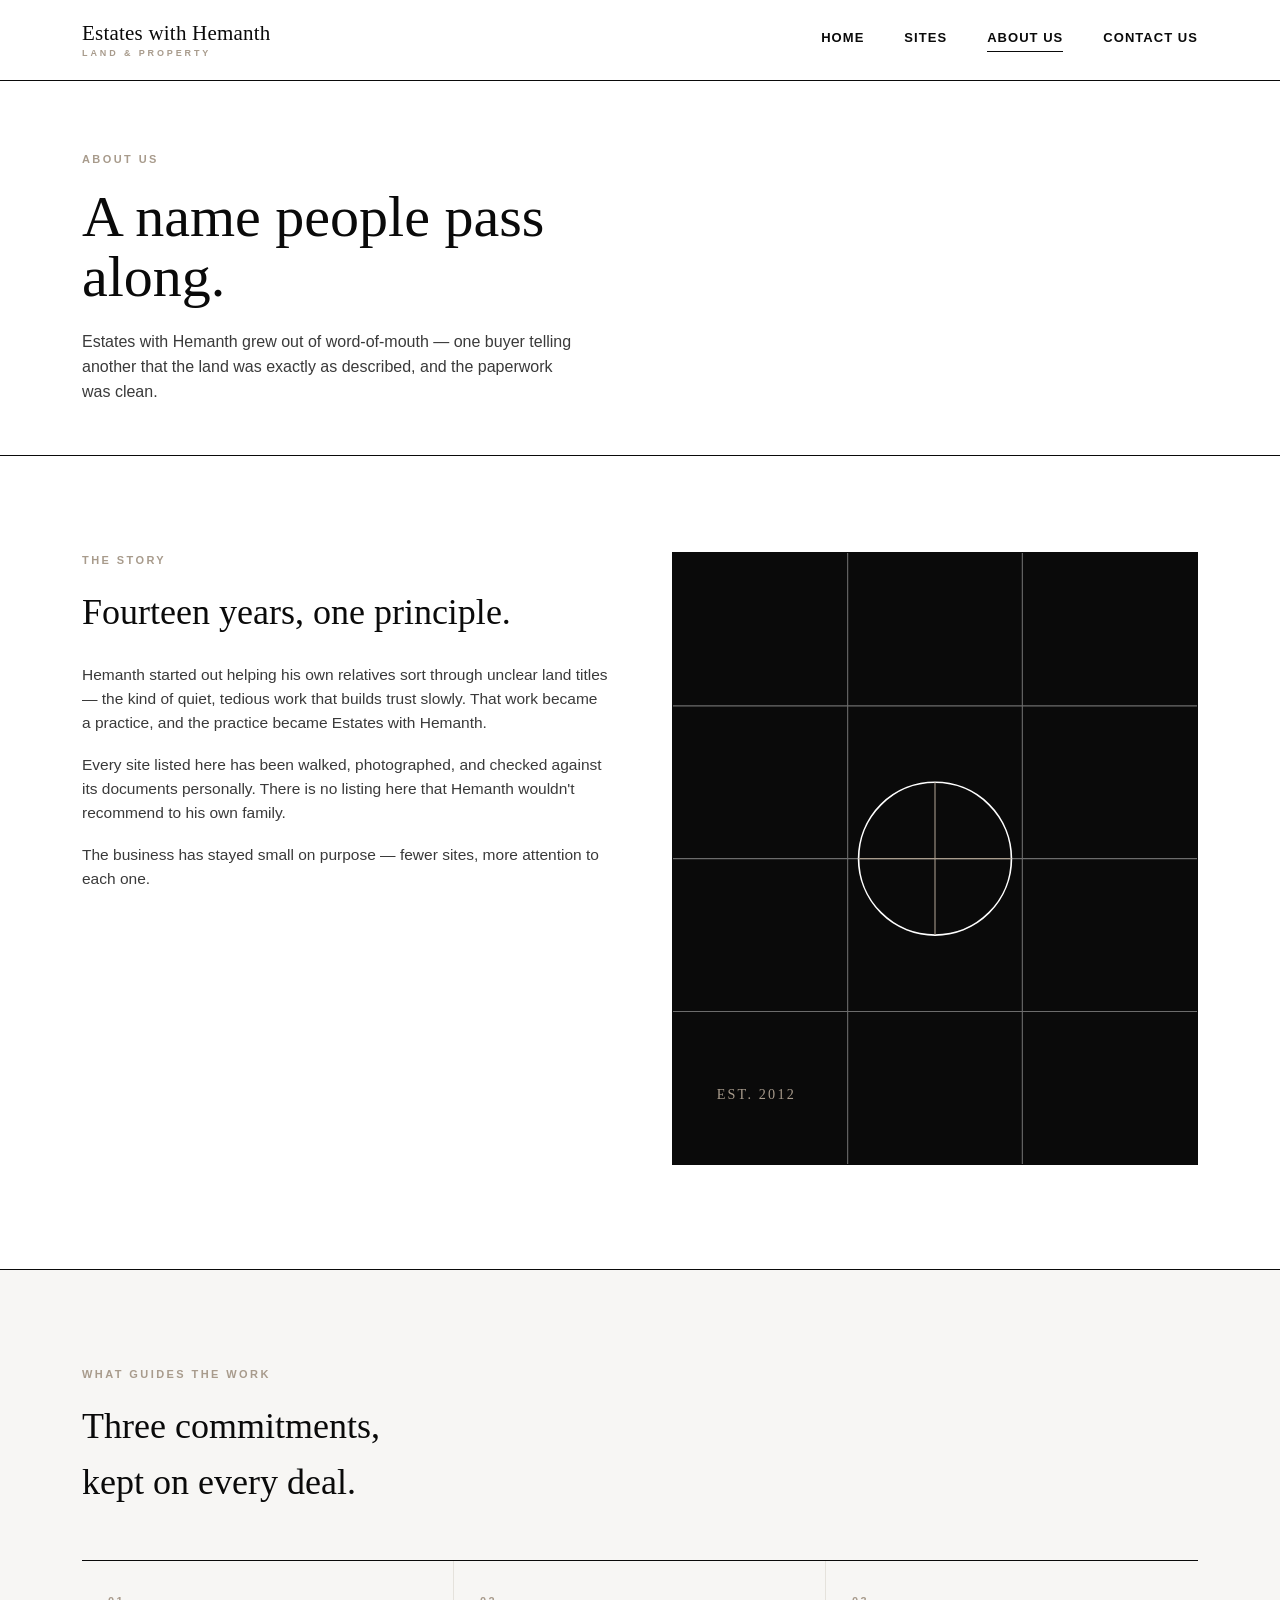
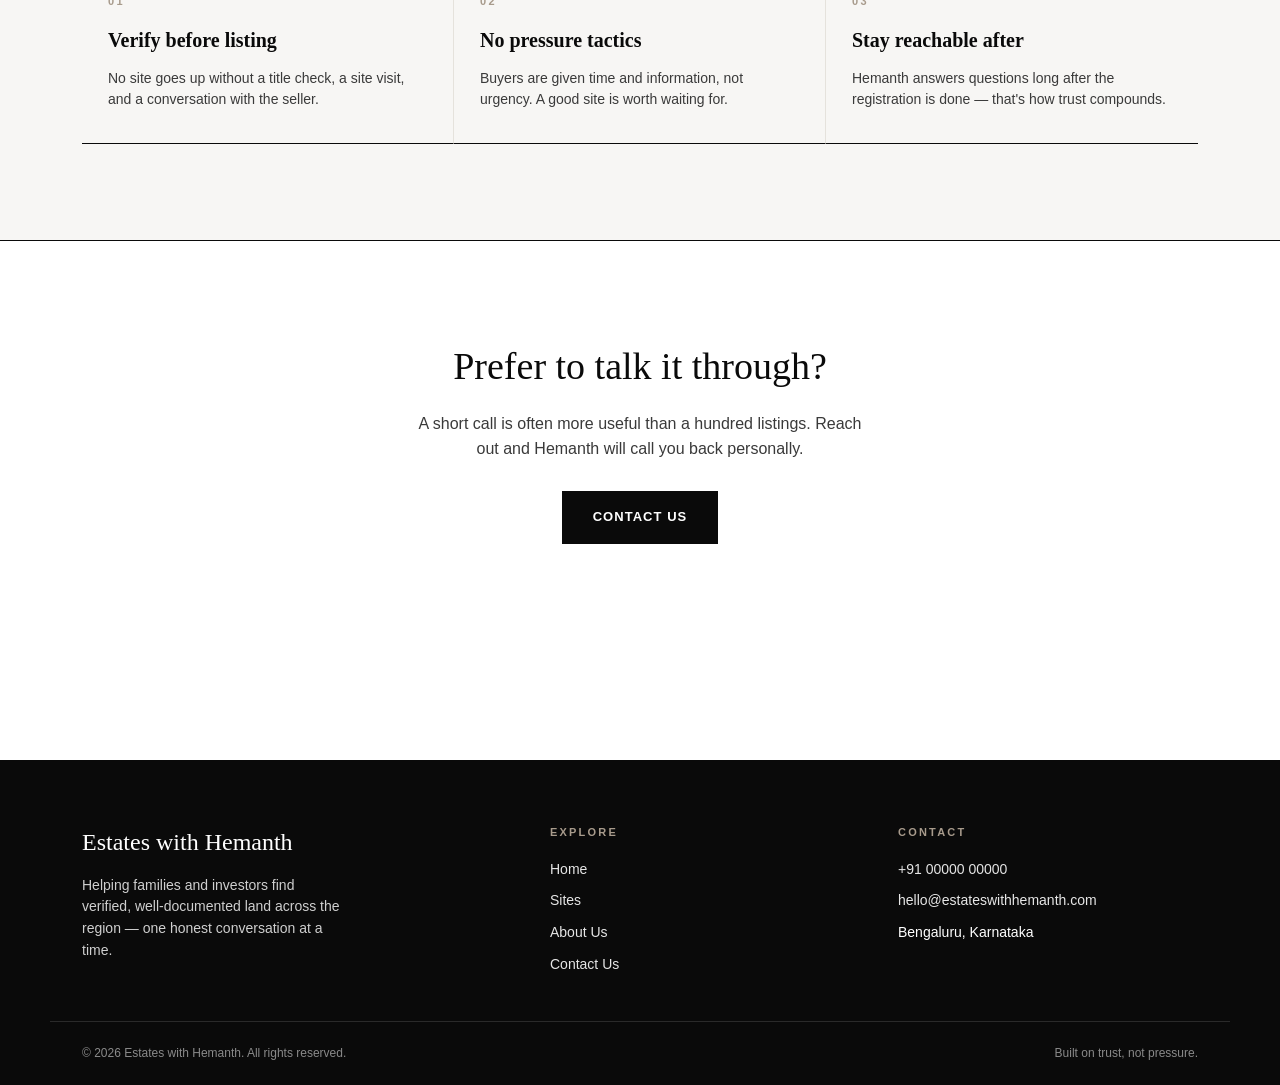
==== about.html @ f748778d "Add files via upload" ====
<!doctype html>
<html lang="en">
<head>
<meta charset="UTF-8">
<meta name="viewport" content="width=device-width, initial-scale=1.0">
<title>About Us — Estates with Hemanth</title>
<link rel="stylesheet" href="styles.css">
</head>
<body>

<header class="site-header">
  <div class="nav-inner">
    <a href="index.html" class="brand">
      <span class="b1">Estates with Hemanth</span>
      <span class="b2">Land &amp; Property</span>
    </a>
    <button class="nav-toggle" aria-label="Toggle menu" aria-expanded="false">
      <span></span><span></span><span></span>
    </button>
    <nav class="main-nav">
      <a href="index.html">Home</a>
      <a href="sites.html">Sites</a>
      <a href="about.html" class="active">About Us</a>
      <a href="contact.html">Contact Us</a>
    </nav>
  </div>
</header>

<main>
  <section class="page-hero">
    <div class="wrap">
      <div class="eyebrow">About Us</div>
      <h1>A name people pass along.</h1>
      <p class="lede">Estates with Hemanth grew out of word-of-mouth — one buyer telling another that the land was exactly as described, and the paperwork was clean.</p>
    </div>
  </section>

  <section>
    <div class="wrap" style="display:grid; grid-template-columns:1fr 1fr; gap:64px; align-items:start;">
      <div>
        <div class="eyebrow">The Story</div>
        <h2 style="font-family:var(--serif); font-weight:400; font-size:clamp(26px,3.4vw,36px); margin-top:16px;">Fourteen years, one principle.</h2>
        <p style="margin-top:22px; color:#3a3a3a; font-size:15.5px;">
          Hemanth started out helping his own relatives sort through unclear land titles — the kind of quiet, tedious work that builds trust slowly. That work became a practice, and the practice became Estates with Hemanth.
        </p>
        <p style="margin-top:18px; color:#3a3a3a; font-size:15.5px;">
          Every site listed here has been walked, photographed, and checked against its documents personally. There is no listing here that Hemanth wouldn't recommend to his own family.
        </p>
        <p style="margin-top:18px; color:#3a3a3a; font-size:15.5px;">
          The business has stayed small on purpose — fewer sites, more attention to each one.
        </p>
      </div>

      <div>
        <svg viewBox="0 0 480 560" width="100%" style="border:1px solid var(--black);">
          <rect width="480" height="560" fill="#0A0A0A"/>
          <g stroke="#FFFFFF" stroke-width="1" opacity="0.4">
            <line x1="0" y1="140" x2="480" y2="140"/>
            <line x1="0" y1="280" x2="480" y2="280"/>
            <line x1="0" y1="420" x2="480" y2="420"/>
            <line x1="160" y1="0" x2="160" y2="560"/>
            <line x1="320" y1="0" x2="320" y2="560"/>
          </g>
          <circle cx="240" cy="280" r="70" fill="none" stroke="#fff" stroke-width="1.5"/>
          <line x1="240" y1="210" x2="240" y2="350" stroke="#A89B8C" stroke-width="1"/>
          <line x1="170" y1="280" x2="310" y2="280" stroke="#A89B8C" stroke-width="1"/>
          <text x="40" y="500" fill="#A89B8C" font-family="Georgia, serif" font-size="13" letter-spacing="2">EST. 2012</text>
        </svg>
      </div>
    </div>
  </section>

  <section style="background:var(--off); border-top:1px solid var(--black); border-bottom:1px solid var(--black);">
    <div class="wrap">
      <div class="eyebrow">What Guides the Work</div>
      <h2 style="font-family:var(--serif); font-weight:400; font-size:clamp(26px,3.4vw,36px); margin-top:16px; max-width:18ch;">Three commitments, kept on every deal.</h2>

      <div style="margin-top:50px; display:grid; grid-template-columns:repeat(3,1fr); gap:0; border-top:1px solid var(--black);">
        <div style="padding:32px 26px; border-right:1px solid var(--hairline); border-bottom:1px solid var(--black);">
          <div class="eyebrow">01</div>
          <h3 style="font-family:var(--serif); font-size:20px; margin-top:14px;">Verify before listing</h3>
          <p style="font-size:14px; color:#3a3a3a; margin-top:12px;">No site goes up without a title check, a site visit, and a conversation with the seller.</p>
        </div>
        <div style="padding:32px 26px; border-right:1px solid var(--hairline); border-bottom:1px solid var(--black);">
          <div class="eyebrow">02</div>
          <h3 style="font-family:var(--serif); font-size:20px; margin-top:14px;">No pressure tactics</h3>
          <p style="font-size:14px; color:#3a3a3a; margin-top:12px;">Buyers are given time and information, not urgency. A good site is worth waiting for.</p>
        </div>
        <div style="padding:32px 26px; border-bottom:1px solid var(--black);">
          <div class="eyebrow">03</div>
          <h3 style="font-family:var(--serif); font-size:20px; margin-top:14px;">Stay reachable after</h3>
          <p style="font-size:14px; color:#3a3a3a; margin-top:12px;">Hemanth answers questions long after the registration is done — that's how trust compounds.</p>
        </div>
      </div>
    </div>
  </section>

  <section style="text-align:center;">
    <div class="wrap">
      <h2 style="font-family:var(--serif); font-weight:400; font-size:clamp(26px,3.6vw,38px);">Prefer to talk it through?</h2>
      <p style="max-width:50ch; margin:16px auto 0; color:#3a3a3a;">A short call is often more useful than a hundred listings. Reach out and Hemanth will call you back personally.</p>
      <div style="margin-top:30px;">
        <a href="contact.html" class="btn">Contact Us</a>
      </div>
    </div>
  </section>
</main>

<footer class="site-footer">
  <div class="footer-inner">
    <div>
      <div class="footer-brand">Estates with Hemanth</div>
      <p>Helping families and investors find verified, well-documented land across the region — one honest conversation at a time.</p>
    </div>
    <div>
      <h4>Explore</h4>
      <ul>
        <li><a href="index.html">Home</a></li>
        <li><a href="sites.html">Sites</a></li>
        <li><a href="about.html">About Us</a></li>
        <li><a href="contact.html">Contact Us</a></li>
      </ul>
    </div>
    <div>
      <h4>Contact</h4>
      <ul>
        <li><a href="tel:+910000000000">+91 00000 00000</a></li>
        <li><a href="mailto:hello@estateswithhemanth.com">hello@estateswithhemanth.com</a></li>
        <li>Bengaluru, Karnataka</li>
      </ul>
    </div>
  </div>
  <div class="footer-bottom">
    <span>© 2026 Estates with Hemanth. All rights reserved.</span>
    <span>Built on trust, not pressure.</span>
  </div>
</footer>

<script src="main.js"></script>
</body>
</html>
---- styles.css ----
/* ===========================================================
   ESTATES WITH HEMANTH — shared stylesheet
   Palette: #0A0A0A black, #FFFFFF white, #A89B8C stone, #E5E2DC hairline
=========================================================== */

:root{
  --black: #0A0A0A;
  --white: #FFFFFF;
  --stone: #A89B8C;
  --hairline: #E5E2DC;
  --off: #F7F6F4;

  --serif: Georgia, 'Times New Roman', Times, serif;
  --sans: -apple-system, BlinkMacSystemFont, 'Segoe UI', Helvetica, Arial, sans-serif;

  --maxw: 1180px;
}

*{ margin:0; padding:0; box-sizing:border-box; }

html{ scroll-behavior:smooth; }

body{
  background:var(--white);
  color:var(--black);
  font-family:var(--sans);
  line-height:1.55;
  -webkit-font-smoothing:antialiased;
}

a{ color:inherit; text-decoration:none; }

img{ display:block; max-width:100%; }

.wrap{
  max-width:var(--maxw);
  margin:0 auto;
  padding:0 32px;
}

/* ---------- focus visibility ---------- */
a:focus-visible,
button:focus-visible,
input:focus-visible,
textarea:focus-visible{
  outline: 2px solid var(--black);
  outline-offset: 3px;
}

/* ---------- eyebrow / label style ---------- */
.eyebrow{
  font-family:var(--sans);
  font-size:11px;
  letter-spacing:.22em;
  text-transform:uppercase;
  color:var(--stone);
  font-weight:600;
}

/* ---------- survey-line divider (signature element) ---------- */
.surveyline{
  display:flex;
  align-items:center;
  gap:6px;
  width:100%;
}
.surveyline .tick{
  width:1px;
  height:10px;
  background:var(--black);
}
.surveyline .run{
  flex:1;
  height:1px;
  background:var(--black);
}

/* ===========================================================
   HEADER / NAV
=========================================================== */
header.site-header{
  position:sticky;
  top:0;
  z-index:50;
  background:rgba(255,255,255,.92);
  backdrop-filter:saturate(180%) blur(8px);
  border-bottom:1px solid var(--black);
}

.nav-inner{
  display:flex;
  align-items:center;
  justify-content:space-between;
  padding:22px 32px;
  max-width:var(--maxw);
  margin:0 auto;
}

.brand{
  font-family:var(--serif);
  font-size:21px;
  letter-spacing:.01em;
  font-weight:400;
  display:flex;
  flex-direction:column;
  line-height:1.05;
}
.brand .b1{ font-size:21px; }
.brand .b2{
  font-family:var(--sans);
  font-size:9px;
  letter-spacing:.32em;
  text-transform:uppercase;
  color:var(--stone);
  margin-top:5px;
  font-weight:600;
}

nav.main-nav{
  display:flex;
  gap:40px;
}

nav.main-nav a{
  font-size:13px;
  letter-spacing:.08em;
  text-transform:uppercase;
  font-weight:600;
  position:relative;
  padding-bottom:4px;
}

nav.main-nav a::after{
  content:'';
  position:absolute;
  left:0; right:100%;
  bottom:0;
  height:1px;
  background:var(--black);
  transition:right .25s ease;
}
nav.main-nav a:hover::after,
nav.main-nav a.active::after{
  right:0;
}
nav.main-nav a.active{ color:var(--black); }

.nav-toggle{
  display:none;
  flex-direction:column;
  gap:5px;
  background:none;
  border:none;
  cursor:pointer;
  padding:6px;
}
.nav-toggle span{
  width:24px;
  height:1.5px;
  background:var(--black);
  display:block;
}

@media (max-width:760px){
  nav.main-nav{
    position:fixed;
    inset:65px 0 0 0;
    background:var(--white);
    flex-direction:column;
    gap:0;
    padding:10px 32px 32px;
    transform:translateY(-110%);
    transition:transform .3s ease;
    border-top:1px solid var(--black);
  }
  nav.main-nav.open{ transform:translateY(0); }
  nav.main-nav a{
    padding:16px 0;
    border-bottom:1px solid var(--hairline);
    font-size:15px;
  }
  .nav-toggle{ display:flex; }
}

/* ===========================================================
   FOOTER
=========================================================== */
footer.site-footer{
  background:var(--black);
  color:var(--white);
  margin-top:120px;
}
.footer-inner{
  max-width:var(--maxw);
  margin:0 auto;
  padding:64px 32px 36px;
  display:grid;
  grid-template-columns:1.4fr 1fr 1fr;
  gap:48px;
}
.footer-inner h4{
  font-size:11px;
  letter-spacing:.2em;
  text-transform:uppercase;
  color:var(--stone);
  margin-bottom:18px;
  font-weight:600;
}
.footer-brand{
  font-family:var(--serif);
  font-size:24px;
  margin-bottom:14px;
}
.footer-inner p{
  font-size:14px;
  color:#cfcfcf;
  max-width:34ch;
}
.footer-inner ul{ list-style:none; }
.footer-inner ul li{ margin-bottom:10px; font-size:14px; }
.footer-inner ul a{ color:#e6e6e6; }
.footer-inner ul a:hover{ color:var(--white); text-decoration:underline; }
.footer-bottom{
  border-top:1px solid #2a2a2a;
  padding:22px 32px;
  max-width:var(--maxw);
  margin:0 auto;
  font-size:12px;
  color:#8a8a8a;
  display:flex;
  justify-content:space-between;
  flex-wrap:wrap;
  gap:10px;
}
@media (max-width:700px){
  .footer-inner{ grid-template-columns:1fr; }
}

/* ===========================================================
   BUTTONS
=========================================================== */
.btn{
  display:inline-flex;
  align-items:center;
  gap:10px;
  padding:15px 30px;
  font-size:13px;
  letter-spacing:.08em;
  text-transform:uppercase;
  font-weight:600;
  border:1px solid var(--black);
  cursor:pointer;
  background:var(--black);
  color:var(--white);
  transition:background .2s ease, color .2s ease;
}
.btn:hover{ background:var(--white); color:var(--black); }

.btn-outline{
  background:var(--white);
  color:var(--black);
}
.btn-outline:hover{
  background:var(--black);
  color:var(--white);
}

.btn-light{
  border-color:var(--white);
  background:var(--white);
  color:var(--black);
}
.btn-light:hover{
  background:transparent;
  color:var(--white);
}

/* ===========================================================
   PAGE HERO (interior pages)
=========================================================== */
.page-hero{
  padding:70px 0 50px;
  border-bottom:1px solid var(--black);
}
.page-hero .eyebrow{ margin-bottom:18px; }
.page-hero h1{
  font-family:var(--serif);
  font-weight:400;
  font-size:clamp(34px,5vw,58px);
  line-height:1.05;
  max-width:16ch;
}
.page-hero .lede{
  margin-top:22px;
  max-width:56ch;
  font-size:16px;
  color:#3a3a3a;
}

/* ===========================================================
   GENERIC SECTION SPACING
=========================================================== */
section{ padding:96px 0; }
@media (max-width:700px){
  section{ padding:64px 0; }
}
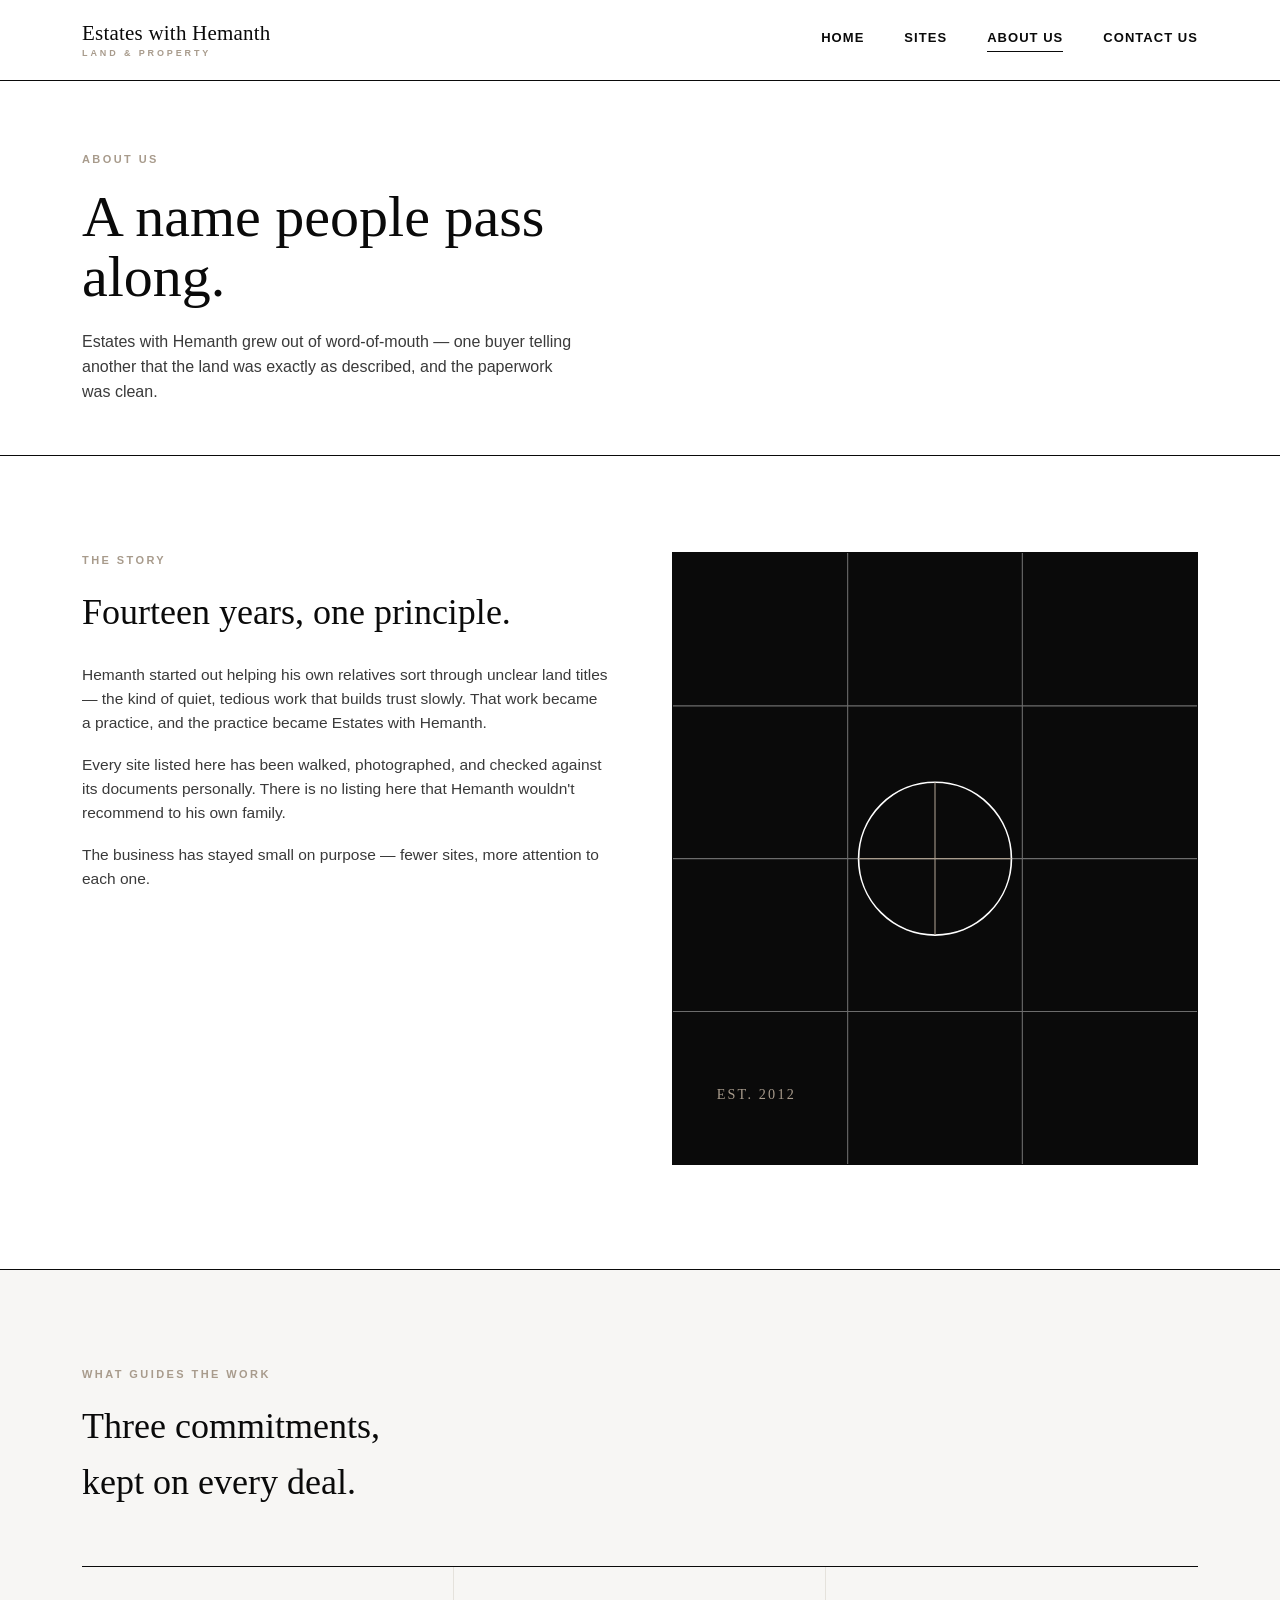
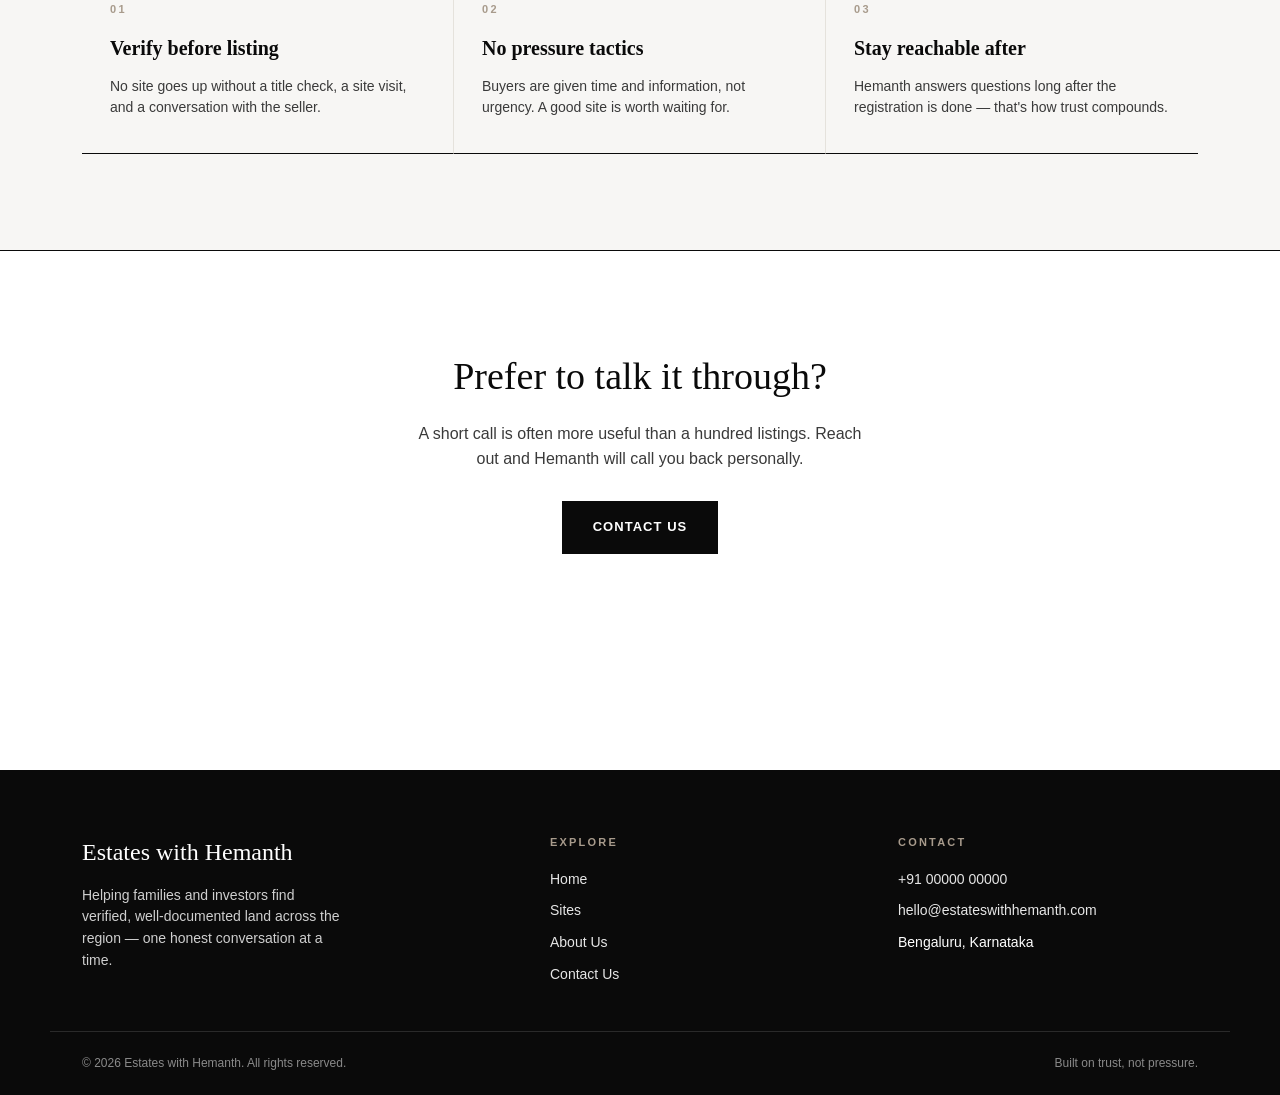
==== commit 3e40bab5: "Add files via upload" ====
--- a/about.html
+++ b/about.html
@@ -36,7 +36,7 @@
   </section>
 
   <section>
-    <div class="wrap" style="display:grid; grid-template-columns:1fr 1fr; gap:64px; align-items:start;">
+    <div class="wrap grid-2">
       <div>
         <div class="eyebrow">The Story</div>
         <h2 style="font-family:var(--serif); font-weight:400; font-size:clamp(26px,3.4vw,36px); margin-top:16px;">Fourteen years, one principle.</h2>
@@ -75,18 +75,18 @@
       <div class="eyebrow">What Guides the Work</div>
       <h2 style="font-family:var(--serif); font-weight:400; font-size:clamp(26px,3.4vw,36px); margin-top:16px; max-width:18ch;">Three commitments, kept on every deal.</h2>
 
-      <div style="margin-top:50px; display:grid; grid-template-columns:repeat(3,1fr); gap:0; border-top:1px solid var(--black);">
-        <div style="padding:32px 26px; border-right:1px solid var(--hairline); border-bottom:1px solid var(--black);">
+      <div class="grid-3">
+        <div>
           <div class="eyebrow">01</div>
           <h3 style="font-family:var(--serif); font-size:20px; margin-top:14px;">Verify before listing</h3>
           <p style="font-size:14px; color:#3a3a3a; margin-top:12px;">No site goes up without a title check, a site visit, and a conversation with the seller.</p>
         </div>
-        <div style="padding:32px 26px; border-right:1px solid var(--hairline); border-bottom:1px solid var(--black);">
+        <div>
           <div class="eyebrow">02</div>
           <h3 style="font-family:var(--serif); font-size:20px; margin-top:14px;">No pressure tactics</h3>
           <p style="font-size:14px; color:#3a3a3a; margin-top:12px;">Buyers are given time and information, not urgency. A good site is worth waiting for.</p>
         </div>
-        <div style="padding:32px 26px; border-bottom:1px solid var(--black);">
+        <div>
           <div class="eyebrow">03</div>
           <h3 style="font-family:var(--serif); font-size:20px; margin-top:14px;">Stay reachable after</h3>
           <p style="font-size:14px; color:#3a3a3a; margin-top:12px;">Hemanth answers questions long after the registration is done — that's how trust compounds.</p>
--- a/styles.css
+++ b/styles.css
@@ -36,6 +36,9 @@
   max-width:var(--maxw);
   margin:0 auto;
   padding:0 32px;
+}
+@media (max-width:600px){
+  .wrap{ padding:0 20px; }
 }
 
 /* ---------- focus visibility ---------- */
@@ -94,6 +97,9 @@
   padding:22px 32px;
   max-width:var(--maxw);
   margin:0 auto;
+}
+@media (max-width:600px){
+  .nav-inner{ padding:16px 20px; }
 }
 
 .brand{
@@ -164,14 +170,16 @@
 @media (max-width:760px){
   nav.main-nav{
     position:fixed;
-    inset:65px 0 0 0;
+    inset:0 0 0 0;
+    top:64px;
     background:var(--white);
     flex-direction:column;
     gap:0;
-    padding:10px 32px 32px;
+    padding:10px 20px 32px;
     transform:translateY(-110%);
     transition:transform .3s ease;
     border-top:1px solid var(--black);
+    overflow-y:auto;
   }
   nav.main-nav.open{ transform:translateY(0); }
   nav.main-nav a{
@@ -233,7 +241,8 @@
   gap:10px;
 }
 @media (max-width:700px){
-  .footer-inner{ grid-template-columns:1fr; }
+  .footer-inner{ grid-template-columns:1fr; padding:48px 20px 28px; gap:36px; }
+  .footer-bottom{ padding:18px 20px; flex-direction:column; }
 }
 
 /* ===========================================================
@@ -255,6 +264,9 @@
   transition:background .2s ease, color .2s ease;
 }
 .btn:hover{ background:var(--white); color:var(--black); }
+@media (max-width:600px){
+  .btn{ padding:14px 22px; font-size:12.5px; width:100%; justify-content:center; }
+}
 
 .btn-outline{
   background:var(--white);
@@ -296,6 +308,10 @@
   font-size:16px;
   color:#3a3a3a;
 }
+@media (max-width:600px){
+  .page-hero{ padding:48px 0 36px; }
+  .page-hero .lede{ font-size:15px; }
+}
 
 /* ===========================================================
    GENERIC SECTION SPACING
@@ -304,3 +320,111 @@
 @media (max-width:700px){
   section{ padding:64px 0; }
 }
+
+/* ===========================================================
+   RESPONSIVE GRID HELPERS
+   Used to replace fragile inline grid-template-columns rules
+=========================================================== */
+
+/* Hero split: copy + illustration */
+.split-hero{
+  display:grid;
+  grid-template-columns:1.1fr .9fr;
+  align-items:stretch;
+  min-height:78vh;
+  gap:0;
+  padding-left:0;
+  padding-right:0;
+}
+.split-hero .hero-copy{
+  display:flex;
+  flex-direction:column;
+  justify-content:center;
+  padding:60px 32px;
+}
+.split-hero .hero-art{
+  border-left:1px solid var(--black);
+  position:relative;
+  overflow:hidden;
+}
+.split-hero .hero-stats{
+  margin-top:56px;
+  display:flex;
+  gap:40px;
+  flex-wrap:wrap;
+}
+@media (max-width:860px){
+  .split-hero{
+    grid-template-columns:1fr;
+    min-height:0;
+  }
+  .split-hero .hero-copy{ padding:48px 20px 36px; order:1; }
+  .split-hero .hero-art{
+    border-left:none;
+    border-bottom:1px solid var(--black);
+    min-height:260px;
+    order:0;
+  }
+  .split-hero .hero-art svg{ min-height:260px !important; }
+}
+@media (max-width:600px){
+  .split-hero .hero-copy{ padding:40px 20px 32px; }
+  .split-hero .hero-stats{ gap:28px; margin-top:40px; }
+}
+
+/* Generic 3-column bordered feature grid (Why Us / Commitments) */
+.grid-3{
+  margin-top:56px;
+  display:grid;
+  grid-template-columns:repeat(3,1fr);
+  gap:0;
+  border-top:1px solid var(--black);
+}
+.grid-3 > *{
+  padding:34px 28px;
+  border-right:1px solid var(--hairline);
+  border-bottom:1px solid var(--black);
+}
+.grid-3 > *:last-child{ border-right:none; }
+@media (max-width:860px){
+  .grid-3{ grid-template-columns:1fr; }
+  .grid-3 > *{ border-right:none; }
+}
+
+/* 3-column card grid (Featured Sites preview) */
+.grid-cards-3{
+  margin-top:52px;
+  display:grid;
+  grid-template-columns:repeat(3,1fr);
+  gap:28px;
+}
+@media (max-width:860px){
+  .grid-cards-3{ grid-template-columns:repeat(2,1fr); gap:20px; }
+}
+@media (max-width:600px){
+  .grid-cards-3{ grid-template-columns:1fr; }
+}
+
+/* Generic 2-column content split (About story / image) */
+.grid-2{
+  display:grid;
+  grid-template-columns:1fr 1fr;
+  gap:64px;
+  align-items:start;
+}
+@media (max-width:860px){
+  .grid-2{ grid-template-columns:1fr; gap:40px; }
+}
+
+/* Header row: heading + action button */
+.section-head-row{
+  display:flex;
+  justify-content:space-between;
+  align-items:flex-end;
+  flex-wrap:wrap;
+  gap:18px;
+}
+@media (max-width:600px){
+  .section-head-row{ align-items:flex-start; }
+  .section-head-row .btn{ width:auto; }
+}
